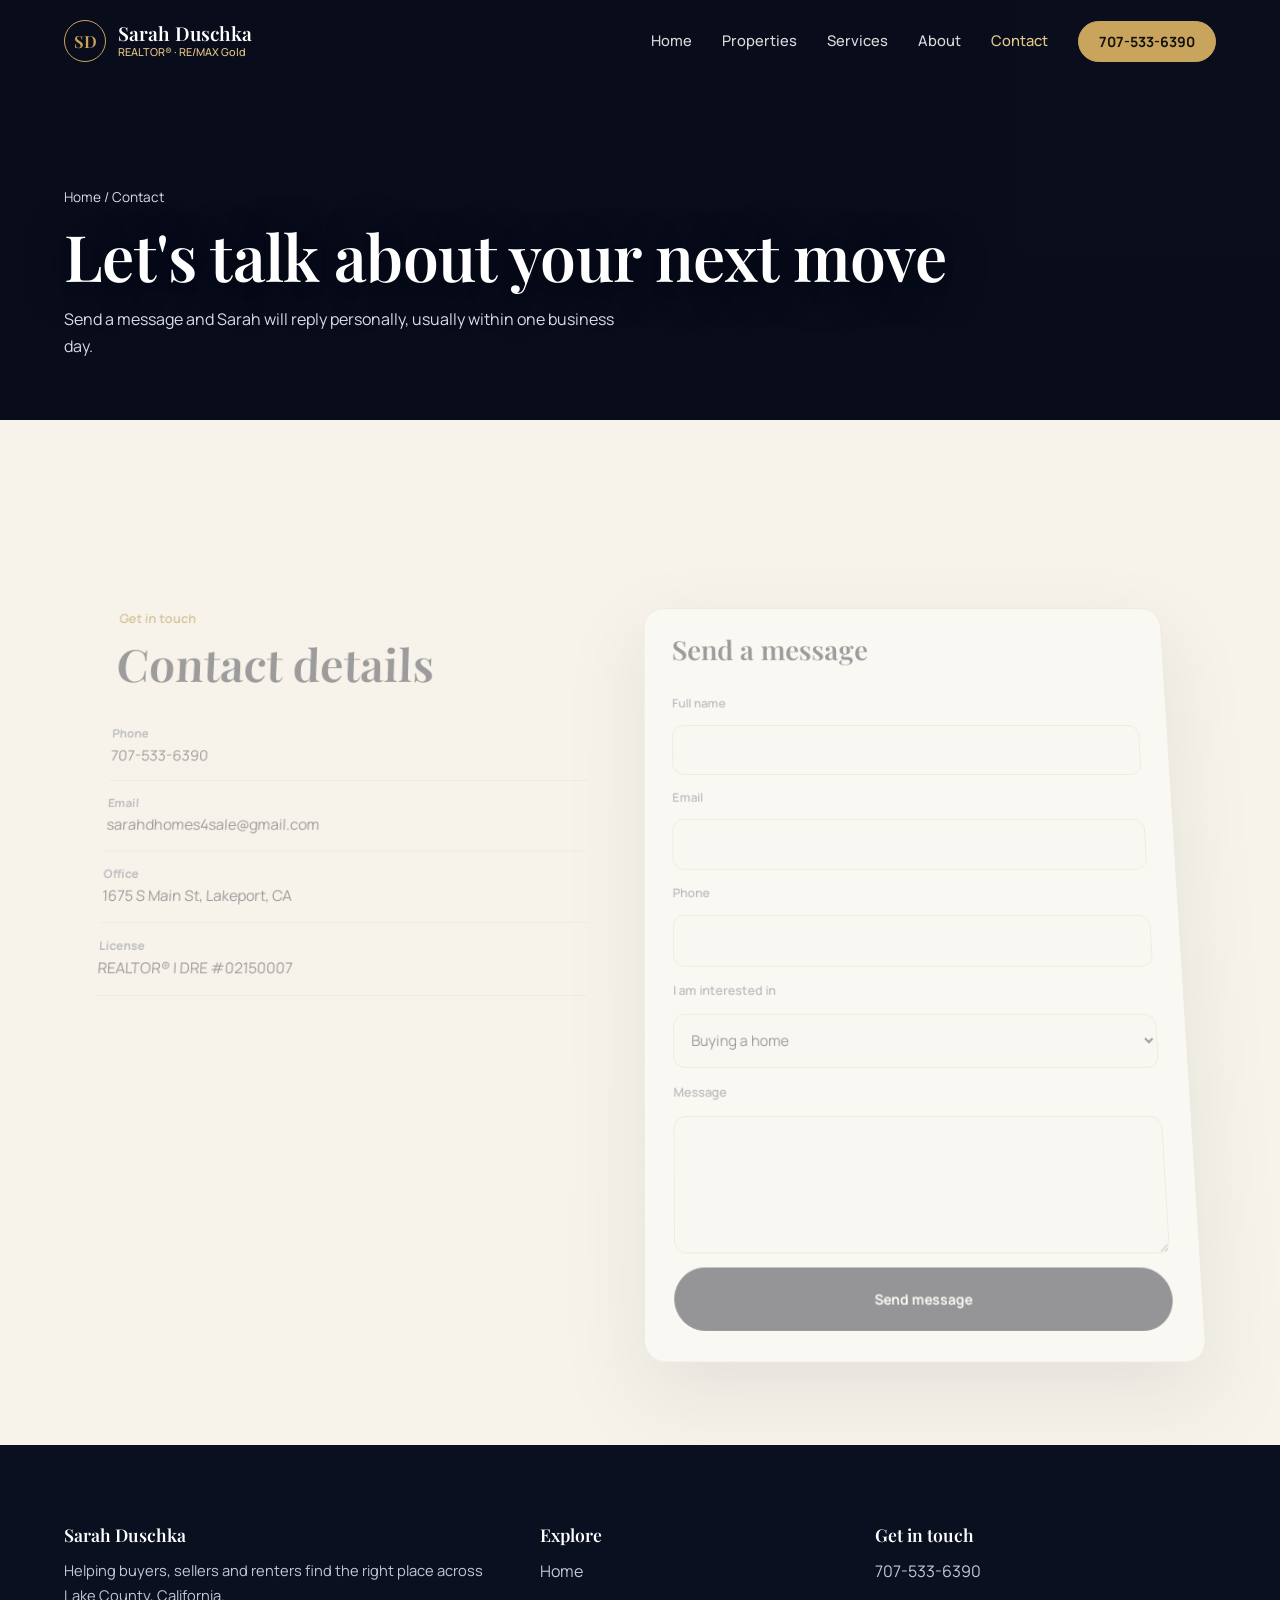
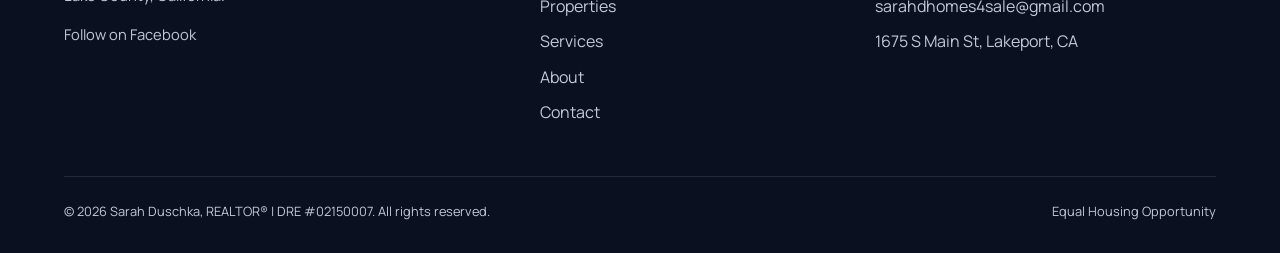
==== contact.html @ e904d3c5 "deleted unwanted files" ====
<!DOCTYPE html>
<html lang="en">
<head>
<meta charset="utf-8">
<meta name="viewport" content="width=device-width,initial-scale=1">
<title>Contact Sarah Duschka | Real Estate in Lakeport, CA</title>
<meta name="description" content="Contact Sarah Duschka, REALTOR® (DRE #02150007). 1675 S Main St, Lakeport, CA. Call 707-533-6390.">
<link rel="preconnect" href="https://fonts.googleapis.com"><link rel="preconnect" href="https://fonts.gstatic.com" crossorigin>
<link href="https://fonts.googleapis.com/css2?family=Manrope:wght@400;500;600;700&family=Playfair+Display:ital,wght@0,500;0,600;1,500&display=swap" rel="stylesheet">
<link rel="stylesheet" href="css/style.css">
</head>
<body>
<div id="hdr"></div>
<section class="banner" style="--bg:url(images/banners/contact.jpg)">
  <div class="wrap"><p class="crumbs"><a href="index.html">Home</a> / Contact</p><h1>Let's talk about your next move</h1><p>Send a message and Sarah will reply personally, usually within one business day.</p></div>
</section>

<section class="sec">
  <div class="wrap contact" data-3d>
    <div>
      <p class="eyebrow">Get in touch</p><h2>Contact details</h2>
      <ul class="info">
        <li><b>Phone</b><a href="tel:707-533-6390">707-533-6390</a></li>
        <li><b>Email</b><a href="mailto:sarahdhomes4sale@gmail.com">sarahdhomes4sale@gmail.com</a></li>
        <li><b>Office</b>1675 S Main St, Lakeport, CA</li>
        <li><b>License</b>REALTOR® | DRE #02150007</li>
      </ul>
      <iframe loading="lazy" title="Office location" src="https://maps.google.com/maps?q=1675%20S%20Main%20St%2C%20Lakeport%2C%20CA&output=embed"></iframe>
    </div>
    <form class="panel" data-mail="New enquiry from your website">
      <h2 style="font-size:1.9rem">Send a message</h2>
      <label>Full name<input name="name" required autocomplete="name"></label>
      <label>Email<input name="email" type="email" required autocomplete="email"></label>
      <label>Phone<input name="phone" type="tel" autocomplete="tel"></label>
      <label>I am interested in<select name="interest"><option>Buying a home</option><option>Selling a home</option><option>Renting an apartment</option><option>Land or acreage</option><option>Something else</option></select></label>
      <label>Message<textarea name="message" rows="5" required></textarea></label>
      <input class="hp" name="_honey" tabindex="-1" autocomplete="off" aria-hidden="true">
      <button class="btn dk" type="submit">Send message</button>
      <p class="ok" hidden>Thank you. Your message has been sent to Sarah.</p>
      <p class="err" hidden>Could not send. Please call 707-533-6390 or email sarahdhomes4sale@gmail.com.</p>
    </form>
  </div>
</section>
<div id="ftr"></div>
<script src="js/data.js"></script>
<script src="js/main.js"></script>
</body>
</html>
---- css/style.css ----
:root{--ink:#0b1020;--ink2:#141a2e;--gold:#c9a45c;--gold2:#e6c98a;--ivory:#f7f3ea;--tx:#1b2030;--mut:#6b7185;--line:#e4dfd2;--serif:'Playfair Display',Georgia,serif;--sans:'Manrope',system-ui,sans-serif}
*{box-sizing:border-box;margin:0;padding:0}
html{scroll-behavior:smooth}
body{font:400 16px/1.7 var(--sans);color:var(--tx);background:var(--ivory);overflow-x:hidden}
img{max-width:100%;display:block}
a{color:inherit;text-decoration:none}
a:focus-visible,button:focus-visible,input:focus-visible,select:focus-visible,textarea:focus-visible,summary:focus-visible{outline:2px solid var(--gold);outline-offset:3px}
.wrap{max-width:1200px;margin:0 auto;padding:0 24px}
h1,h2,h3{font-family:var(--serif);font-weight:600;line-height:1.1}
h2{font-size:clamp(2rem,4vw,3.2rem);margin-bottom:18px}
h3{font-size:1.35rem}
.eyebrow{color:#a8812f;font-weight:600;font-size:.9rem;margin-bottom:12px}
.dark .eyebrow,.hero .eyebrow,.banner .eyebrow{color:var(--gold2)}
.btn{display:inline-block;padding:14px 28px;background:var(--gold);color:#14110a;font:700 .88rem var(--sans);border:1px solid var(--gold);border-radius:99px;cursor:pointer;transition:.35s}
.btn:hover{background:transparent;color:var(--gold);transform:translateY(-2px)}
.btn.ghost{background:transparent;color:#fff;border-color:rgba(255,255,255,.45)}
.btn.ghost:hover{border-color:var(--gold);color:var(--gold)}
.btn.dk{background:var(--ink);color:#fff;border-color:var(--ink)}.btn.dk:hover{background:transparent;color:var(--ink)}
.btn.sm{padding:10px 20px}

.nav{position:fixed;inset:0 0 auto;z-index:60;display:flex;justify-content:space-between;align-items:center;padding:20px 5vw;transition:.4s;color:#fff}
.nav.solid{background:rgba(11,16,32,.9);backdrop-filter:blur(14px);padding:12px 5vw;box-shadow:0 8px 30px rgba(0,0,0,.2)}
.logo{display:flex;align-items:center;gap:12px}
.logo b{width:42px;height:42px;display:grid;place-items:center;border:1px solid var(--gold);color:var(--gold);font:600 1.05rem var(--serif);border-radius:50%}
.logo span{font:600 1.2rem/1.1 var(--serif)}
.logo small{display:block;font:500 .68rem var(--sans);color:var(--gold2)}
#menu{display:flex;align-items:center;gap:30px;font-size:.92rem;font-weight:500}
#menu a:not(.btn){opacity:.85;transition:.3s}
#menu a.on,#menu a:not(.btn):hover{opacity:1;color:var(--gold2)}
.burger{display:none;background:none;border:0;width:36px;height:24px;cursor:pointer;position:relative}
.burger i{position:absolute;left:0;width:100%;height:2px;background:#fff}.burger i:first-child{top:7px}.burger i:last-child{top:15px}

.hero{position:relative;height:100vh;height:100svh;min-height:680px;overflow:hidden;background:var(--ink);cursor:grab}
.hero.grab{cursor:grabbing}
.hero canvas{position:absolute;inset:0;width:100%;height:100%;display:block;touch-action:pan-y}
.shade{position:absolute;inset:0;pointer-events:none;background:linear-gradient(90deg,rgba(5,8,18,.78),rgba(5,8,18,.3) 62%,rgba(5,8,18,.12)),linear-gradient(180deg,rgba(5,8,18,.5),rgba(5,8,18,.05) 35%,rgba(5,8,18,.82))}
.fade{position:absolute;inset:0;background:var(--ink);opacity:0;pointer-events:none}
#cur{position:absolute;left:0;top:0;width:56px;height:56px;margin:-28px 0 0 -28px;border:1px solid var(--gold);border-radius:50%;pointer-events:none;z-index:4;display:grid;place-items:center;font-size:.62rem;font-weight:600;color:#fff;transition:width .3s,height .3s,margin .3s,background .3s;opacity:0}
.hero:hover #cur{opacity:1}.hero.grab #cur{width:88px;height:88px;margin:-44px 0 0 -44px;background:rgba(201,164,92,.2)}
.hero-copy{position:absolute;left:5vw;bottom:16vh;max-width:840px;padding-right:5vw;pointer-events:none;color:#fff;will-change:transform,opacity}
.hero-copy a{pointer-events:auto}
.hero-copy .eyebrow,.hero-copy .lead,.hero-copy .cta{opacity:0;transform:translateY(24px);transition:1.2s cubic-bezier(.2,.8,.2,1)}
.ready .hero-copy .eyebrow{opacity:1;transform:none;transition-delay:.1s}
.ready .hero-copy .lead{opacity:1;transform:none;transition-delay:1.1s}
.ready .hero-copy .cta{opacity:1;transform:none;transition-delay:1.35s}
h1{font-size:clamp(2.7rem,6.6vw,6rem);letter-spacing:-.01em;text-shadow:0 4px 40px rgba(0,0,0,.5)}
.w{display:inline-block;perspective:700px}
.w>span{display:inline-block;opacity:0;transform:translateY(60%) rotateX(-80deg);transform-origin:50% 100%;transition:1.3s cubic-bezier(.2,.8,.2,1) calc(var(--i)*.09s + .3s)}
.ready .w>span{opacity:1;transform:none}
.lead{color:#e6e1d6;max-width:580px;font-size:1.1rem;margin:22px 0 32px}
.cta{display:flex;gap:14px;flex-wrap:wrap}
.phase{position:absolute;right:5vw;bottom:7vh;text-align:right;font-size:.82rem;font-weight:600;color:#fff;pointer-events:none}
.phase i{display:block;width:190px;height:2px;margin:10px 0 0 auto;background:rgba(255,255,255,.22)}
.phase b{display:block;height:100%;width:0;background:var(--gold)}
.hint{position:absolute;left:5vw;bottom:5vh;font-size:.82rem;color:#c9ccd6;pointer-events:none}

.sec{padding:110px 0;position:relative}
.dark{background:var(--ink);color:#fff}.dark p{color:#c3c8d6}
.paper{background:#fff}
[data-3d]{will-change:transform,opacity}
.head{display:flex;justify-content:space-between;align-items:end;gap:20px;flex-wrap:wrap;margin-bottom:46px}
.head h2{margin:0}
p{color:#4a5066}

.search-wrap{position:relative;z-index:5;margin-top:-84px;padding-bottom:20px}
.panel{background:#fff;border-radius:22px;padding:30px;box-shadow:0 30px 80px rgba(11,16,32,.18);border:1px solid var(--line)}
.panel h2{font-size:1.9rem;margin-bottom:6px}
.tabs{display:flex;gap:8px;margin:14px 0 20px}
.tabs input{position:absolute;opacity:0}
.tabs span{display:block;padding:8px 20px;border-radius:99px;border:1px solid var(--line);font-weight:600;font-size:.88rem;cursor:pointer;transition:.3s}
.tabs input:checked+span{background:var(--ink);color:#fff;border-color:var(--ink)}
.tabs input:focus-visible+span{outline:2px solid var(--gold);outline-offset:2px}
.fgrid{display:grid;grid-template-columns:1.6fr 1fr 1fr 1fr .8fr .8fr;gap:14px}
label{display:grid;gap:6px;font-size:.82rem;font-weight:600;color:var(--mut)}
input,select,textarea{width:100%;font:400 .96rem var(--sans);padding:13px 14px;border:1px solid var(--line);border-radius:12px;background:#fdfcf9;color:var(--tx);transition:.3s}
input:focus,select:focus,textarea:focus{border-color:var(--gold);outline:0;box-shadow:0 0 0 3px rgba(201,164,92,.2)}
details.more{margin:18px 0 0}
details.more summary{cursor:pointer;font-weight:600;font-size:.9rem;color:#a8812f}
.feats{display:flex;gap:10px;flex-wrap:wrap;margin-top:14px}
.feats label{display:flex;align-items:center;gap:8px;font-weight:500;padding:8px 14px;border:1px solid var(--line);border-radius:99px;cursor:pointer;color:var(--tx)}
.feats input{width:auto;accent-color:var(--gold)}
.frow{display:flex;gap:16px;align-items:end;margin-top:20px;flex-wrap:wrap}
.frow label{flex:1;min-width:240px}
.note{font-size:.78rem;color:var(--mut);margin-top:12px}
.hp{position:absolute;left:-9999px}

.grid3{display:grid;grid-template-columns:repeat(3,1fr);gap:28px}
.grid4{display:grid;grid-template-columns:repeat(4,1fr);gap:22px}
.grid2{display:grid;grid-template-columns:1fr 1fr;gap:60px;align-items:center}
.card{background:#fff;border-radius:20px;overflow:hidden;border:1px solid var(--line);position:relative;transition:transform .25s ease-out,box-shadow .4s}
.card:hover{box-shadow:0 26px 60px rgba(11,16,32,.16)}
.ph{display:block;position:relative;aspect-ratio:4/3;overflow:hidden;background:#ddd}
.ph img,.cat img{width:100%;height:100%;object-fit:cover;transition:transform .8s}
.card:hover .ph img{transform:scale(1.07)}
.tag{position:absolute;top:14px;left:14px;background:rgba(11,16,32,.85);color:var(--gold2);padding:5px 14px;border-radius:99px;font-size:.78rem;font-weight:600}
.card .body{padding:24px}
.price{font:600 1.6rem var(--serif);color:#a8812f}
.card h3{margin:6px 0 4px}
.loc{font-size:.9rem;color:var(--mut)}
.meta{display:flex;gap:16px;flex-wrap:wrap;font-size:.86rem;font-weight:600;margin:14px 0;padding:12px 0;border-top:1px solid var(--line)}
.more{font-weight:700;font-size:.88rem;color:var(--ink)}.more:hover{color:#a8812f}
.cat{position:relative;display:block;aspect-ratio:3/4;border-radius:20px;overflow:hidden;color:#fff}
.cat::after{content:'';position:absolute;inset:0;background:linear-gradient(transparent 40%,rgba(5,8,18,.85))}
.cat:hover img{transform:scale(1.08)}
.cat span{position:absolute;left:22px;bottom:20px;z-index:2;font:600 1.5rem var(--serif)}
.cat small{display:block;font:500 .82rem var(--sans);color:var(--gold2)}
.ticks{list-style:none;margin:22px 0 30px;display:grid;gap:12px}
.ticks li{padding-left:34px;position:relative;color:var(--tx)}
.ticks li::before{content:'';position:absolute;left:0;top:7px;width:18px;height:10px;border-left:2px solid var(--gold);border-bottom:2px solid var(--gold);transform:rotate(-45deg)}
.img-r{border-radius:24px;overflow:hidden;box-shadow:0 30px 70px rgba(11,16,32,.2);aspect-ratio:5/4}
.img-r img{width:100%;height:100%;object-fit:cover}
.flyers{display:grid;grid-template-columns:repeat(3,1fr);gap:24px}
.flyers img{border-radius:18px;width:100%;box-shadow:0 20px 50px rgba(0,0,0,.35);transition:transform .4s}
.flyers img:hover{transform:translateY(-8px) rotate(-1deg)}
blockquote{background:#fff;border:1px solid var(--line);border-radius:20px;padding:36px}
blockquote p{font:italic 500 1.35rem/1.45 var(--serif);color:var(--tx)}
cite{display:block;margin-top:16px;font-size:.88rem;color:var(--mut);font-style:normal}
.band{position:relative;padding:130px 0;text-align:center;color:#fff;background:var(--ink) var(--bg) center/cover}
.band::before,.banner::before{content:'';position:absolute;inset:0;background:rgba(8,12,26,.72)}
.band .wrap{position:relative}.band p{color:#dfe2ea;max-width:560px;margin:0 auto 30px}
.banner{position:relative;min-height:420px;display:flex;align-items:flex-end;padding:150px 0 60px;color:#fff;background:var(--ink) var(--bg) center/cover}
.banner .wrap{position:relative;width:100%}
.banner h1{font-size:clamp(2.4rem,5vw,4.4rem)}.banner p{color:#d9dce5;max-width:560px;margin-top:14px}
.crumbs{font-size:.85rem;color:var(--gold2);margin-bottom:12px}
.svc{padding:34px;background:#fff;border:1px solid var(--line);border-radius:20px;transition:.4s}
.svc:hover{border-color:var(--gold);transform:translateY(-6px)}
.svc h3{margin:14px 0 8px}
.ico{width:48px;height:48px;border-radius:14px;background:var(--ink);color:var(--gold);display:grid;place-items:center;font:600 1.2rem var(--serif)}
.faq details{background:#fff;border:1px solid var(--line);border-radius:16px;padding:20px 24px;margin-bottom:12px}
.faq summary{cursor:pointer;font-weight:700}
.faq p{margin-top:12px}
.resbar{display:flex;justify-content:space-between;align-items:center;gap:16px;flex-wrap:wrap;margin:10px 0 30px}
.resbar select{width:auto}
.empty{grid-column:1/-1;text-align:center;padding:70px 20px;background:#fff;border-radius:20px;border:1px dashed var(--gold)}
.empty p{margin:10px 0 22px}
.detail{display:grid;grid-template-columns:1fr 380px;gap:48px;align-items:start}
.main-img{aspect-ratio:16/10;border-radius:22px;overflow:hidden;background:#ddd}
.main-img img{width:100%;height:100%;object-fit:cover}
.thumbs{display:grid;grid-template-columns:repeat(4,1fr);gap:10px;margin:10px 0 36px}
.thumbs button{border:2px solid transparent;border-radius:14px;overflow:hidden;padding:0;cursor:pointer;aspect-ratio:3/2;background:none}
.thumbs button.on{border-color:var(--gold)}.thumbs img{width:100%;height:100%;object-fit:cover}
.facts{display:grid;grid-template-columns:repeat(4,1fr);gap:14px;margin:24px 0}
.facts div{background:#fff;border:1px solid var(--line);border-radius:16px;padding:16px;text-align:center}
.facts b{display:block;font:600 1.5rem var(--serif)}.facts small{color:var(--mut);font-weight:600}
.chips{display:flex;gap:10px;flex-wrap:wrap;margin:14px 0 34px}
.chips span{padding:8px 16px;border-radius:99px;background:#fff;border:1px solid var(--line);font-size:.88rem;font-weight:600}
iframe{width:100%;height:340px;border:0;border-radius:20px}
.side{position:sticky;top:96px;display:grid;gap:22px}
.box{background:#fff;border:1px solid var(--line);border-radius:20px;padding:26px}
.agent{display:flex;gap:16px;align-items:center;margin-bottom:18px}
.agent img{width:64px;height:64px;border-radius:50%;object-fit:cover}
.agent small{color:var(--mut);display:block}
form{display:grid;gap:14px}
.ok{color:#1c7a4a;font-weight:600}.err{color:#b3261e;font-weight:600}
.res{font:600 2rem var(--serif);color:#a8812f}
.contact{display:grid;grid-template-columns:1fr 1.1fr;gap:60px}
.info{list-style:none;margin:26px 0}
.info li{padding:14px 0;border-bottom:1px solid var(--line);color:var(--tx)}
.info b{display:block;font-size:.8rem;color:var(--mut)}
footer{background:var(--ink);color:#c3c8d6;padding:80px 0 30px}
footer .cols{display:grid;grid-template-columns:1.5fr 1fr 1.2fr;gap:50px;padding-bottom:50px}
footer h3{color:#fff;margin-bottom:14px;font-size:1.1rem}
footer ul{list-style:none;display:grid;gap:8px}footer a:hover{color:var(--gold2)}
footer p{color:#c3c8d6;font-size:.92rem}
.legal{border-top:1px solid rgba(255,255,255,.1);padding-top:24px;font-size:.8rem;display:flex;justify-content:space-between;gap:12px;flex-wrap:wrap}

@media(max-width:1000px){.fgrid{grid-template-columns:repeat(3,1fr)}.grid3{grid-template-columns:1fr 1fr}.grid4{grid-template-columns:1fr 1fr}.detail,.contact,.grid2{grid-template-columns:1fr;gap:40px}.side{position:static}}
@media(max-width:860px){
 .sec{padding:80px 0}
 .burger{display:block}
 #menu{position:fixed;inset:0;background:var(--ink);flex-direction:column;justify-content:center;gap:26px;font-size:1.25rem;opacity:0;pointer-events:none;transition:.4s}
 .nav.open #menu{opacity:1;pointer-events:auto}
 .hero-copy{bottom:20vh}.phase{display:none}
 footer .cols{grid-template-columns:1fr}.flyers{grid-template-columns:1fr}
}
@media(max-width:600px){.fgrid,.grid3,.grid4,.facts{grid-template-columns:1fr 1fr}.grid3{grid-template-columns:1fr}.panel{padding:22px}.thumbs{grid-template-columns:repeat(2,1fr)}}
@media(pointer:coarse){#cur{display:none}}
@media(prefers-reduced-motion:reduce){*{animation:none!important;transition-duration:.01ms!important}html{scroll-behavior:auto}}
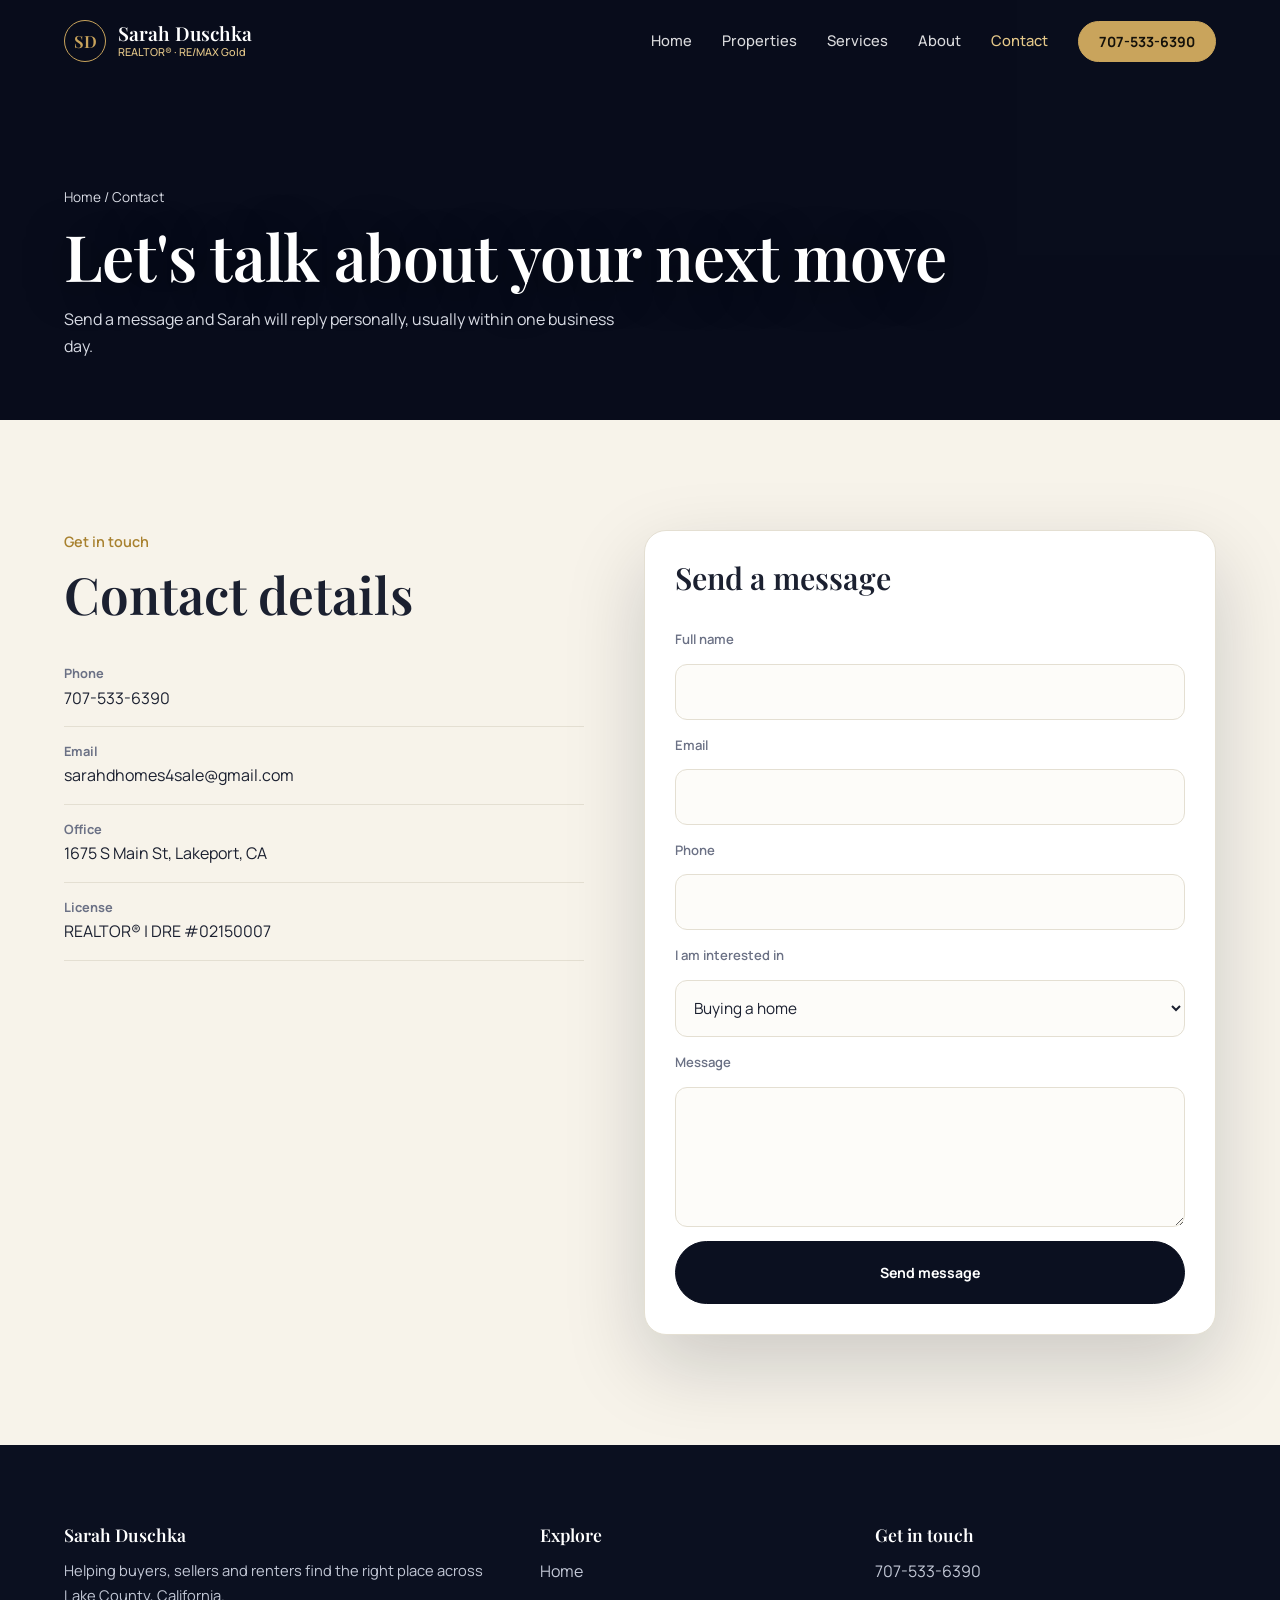
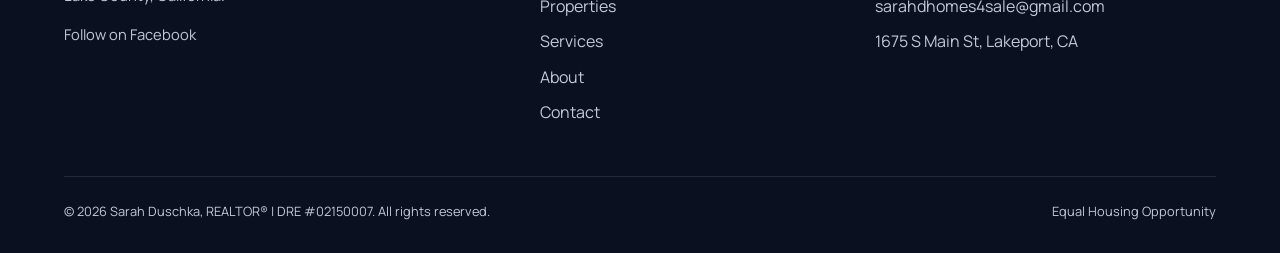
==== commit 35ed8c84: "remove 3d scroll animation from the contact us page" ====
--- a/contact.html
+++ b/contact.html
@@ -16,7 +16,7 @@
 </section>
 
 <section class="sec">
-  <div class="wrap contact" data-3d>
+  <div class="wrap contact">
     <div>
       <p class="eyebrow">Get in touch</p><h2>Contact details</h2>
       <ul class="info">
--- a/css/style.css
+++ b/css/style.css
@@ -176,3 +176,6 @@
 @media(max-width:600px){.fgrid,.grid3,.grid4,.facts{grid-template-columns:1fr 1fr}.grid3{grid-template-columns:1fr}.panel{padding:22px}.thumbs{grid-template-columns:repeat(2,1fr)}}
 @media(pointer:coarse){#cur{display:none}}
 @media(prefers-reduced-motion:reduce){*{animation:none!important;transition-duration:.01ms!important}html{scroll-behavior:auto}}
+html.menu-open,html.menu-open body{overflow:hidden}
+.nav.open{background:var(--ink);backdrop-filter:none;-webkit-backdrop-filter:none}
+@media(max-width:860px){#menu{height:100vh;height:100dvh;overflow-y:auto;overscroll-behavior:contain}}
